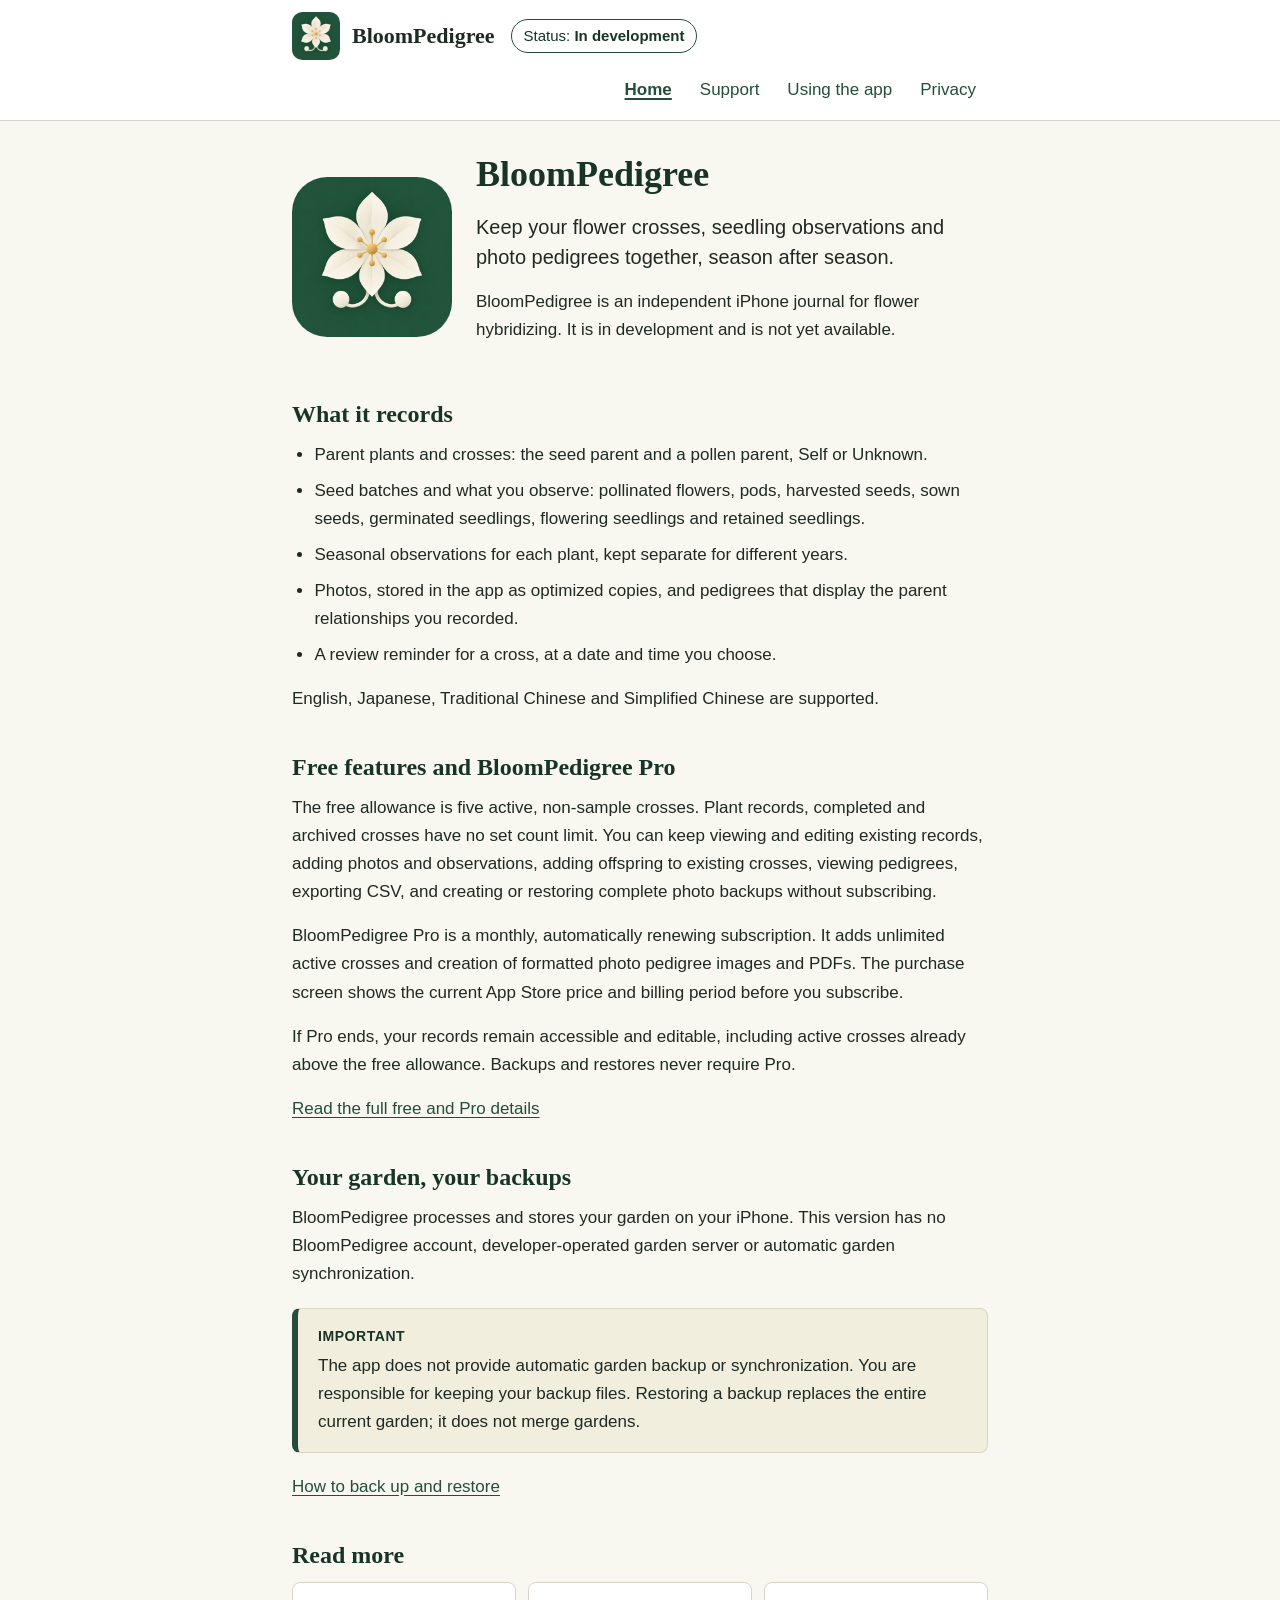
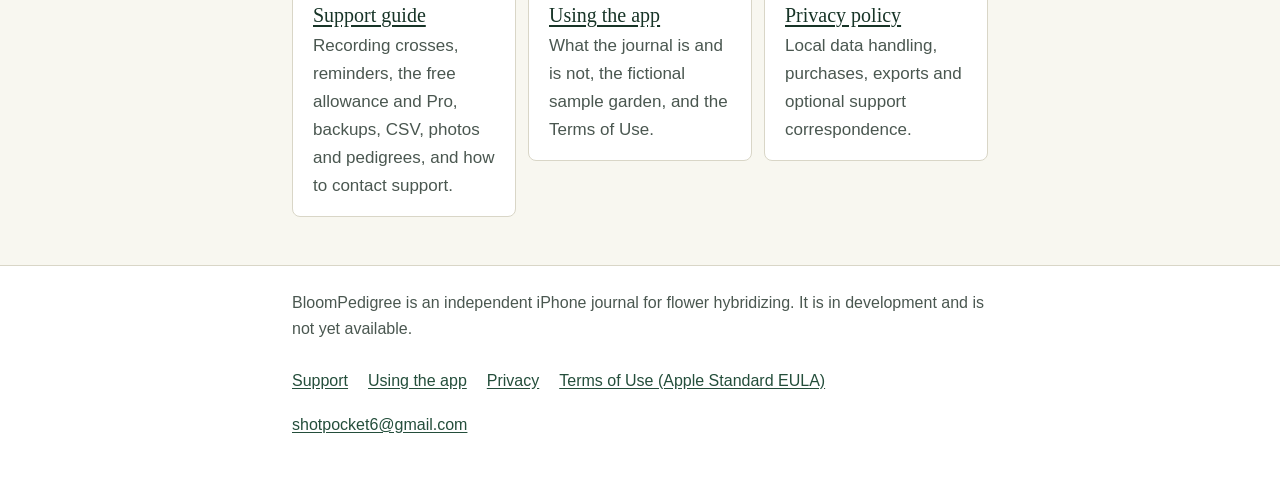
==== index.html @ 90d2748f "Publish BloomPedigree support and privacy pages" ====
<!DOCTYPE html>
<html lang="en">
<head>
  <meta charset="utf-8">
  <meta name="viewport" content="width=device-width, initial-scale=1">
  <title>BloomPedigree — a journal for flower hybridizing</title>
  <meta name="description" content="BloomPedigree is an independent iPhone journal for flower crosses, seedling observations and photo pedigrees. In development.">
  <link rel="stylesheet" href="styles.css">
  <link rel="icon" href="app-icon.png" type="image/png">
</head>
<body>
  <a class="skip-link" href="#main">Skip to content</a>
  <header class="site-header">
    <div class="wrap header-inner">
      <a class="brand" href="index.html">
        <img src="app-icon.png" alt="" width="48" height="48">
        <span class="brand-name">BloomPedigree</span>
      </a>
      <p class="status"><span class="status-label">Status:</span> In development</p>
      <nav aria-label="Site">
        <ul class="nav">
          <li><a href="index.html" aria-current="page">Home</a></li>
          <li><a href="support.html">Support</a></li>
          <li><a href="usage.html">Using the app</a></li>
          <li><a href="privacy.html">Privacy</a></li>
        </ul>
      </nav>
    </div>
  </header>
  <main id="main" class="wrap">
    <div class="hero">
      <img class="hero-icon" src="app-icon.png" alt="BloomPedigree app icon" width="160" height="160">
      <div>
        <h1>BloomPedigree</h1>
        <p class="lead">Keep your flower crosses, seedling observations and photo pedigrees together, season after season.</p>
        <p>BloomPedigree is an independent iPhone journal for flower hybridizing. It is in development and is not yet available.</p>
      </div>
    </div>

    <section aria-labelledby="what-it-records">
      <h2 id="what-it-records">What it records</h2>
      <ul>
        <li>Parent plants and crosses: the seed parent and a pollen parent, Self or Unknown.</li>
        <li>Seed batches and what you observe: pollinated flowers, pods, harvested seeds, sown seeds, germinated seedlings, flowering seedlings and retained seedlings.</li>
        <li>Seasonal observations for each plant, kept separate for different years.</li>
        <li>Photos, stored in the app as optimized copies, and pedigrees that display the parent relationships you recorded.</li>
        <li>A review reminder for a cross, at a date and time you choose.</li>
      </ul>
      <p>English, Japanese, Traditional Chinese and Simplified Chinese are supported.</p>
    </section>

    <section aria-labelledby="free-and-pro">
      <h2 id="free-and-pro">Free features and BloomPedigree Pro</h2>
      <p>The free allowance is five active, non-sample crosses. Plant records, completed and archived crosses have no set count limit. You can keep viewing and editing existing records, adding photos and observations, adding offspring to existing crosses, viewing pedigrees, exporting CSV, and creating or restoring complete photo backups without subscribing.</p>
      <p>BloomPedigree Pro is a monthly, automatically renewing subscription. It adds unlimited active crosses and creation of formatted photo pedigree images and PDFs. The purchase screen shows the current App Store price and billing period before you subscribe.</p>
      <p>If Pro ends, your records remain accessible and editable, including active crosses already above the free allowance. Backups and restores never require Pro.</p>
      <p><a href="support.html#free-features-and-bloompedigree-pro">Read the full free and Pro details</a></p>
    </section>

    <section aria-labelledby="your-garden-your-backups">
      <h2 id="your-garden-your-backups">Your garden, your backups</h2>
      <p>BloomPedigree processes and stores your garden on your iPhone. This version has no BloomPedigree account, developer-operated garden server or automatic garden synchronization.</p>
      <div class="callout" role="note">
        <p class="callout-label">Important</p>
        <p>The app does not provide automatic garden backup or synchronization. You are responsible for keeping your backup files. Restoring a backup replaces the entire current garden; it does not merge gardens.</p>
      </div>
      <p><a href="support.html#back-up-before-changing-phones">How to back up and restore</a></p>
    </section>

    <section aria-labelledby="read-more">
      <h2 id="read-more">Read more</h2>
      <ul class="cards">
        <li><a href="support.html"><span class="card-title">Support guide</span><span class="card-text">Recording crosses, reminders, the free allowance and Pro, backups, CSV, photos and pedigrees, and how to contact support.</span></a></li>
        <li><a href="usage.html"><span class="card-title">Using the app</span><span class="card-text">What the journal is and is not, the fictional sample garden, and the Terms of Use.</span></a></li>
        <li><a href="privacy.html"><span class="card-title">Privacy policy</span><span class="card-text">Local data handling, purchases, exports and optional support correspondence.</span></a></li>
      </ul>
    </section>
  </main>
  <footer class="site-footer">
    <div class="wrap">
      <p>BloomPedigree is an independent iPhone journal for flower hybridizing. It is in development and is not yet available.</p>
      <ul class="footer-links">
        <li><a href="support.html">Support</a></li>
        <li><a href="usage.html">Using the app</a></li>
        <li><a href="privacy.html">Privacy</a></li>
        <li><a href="https://www.apple.com/legal/internet-services/itunes/dev/stdeula/" rel="noopener">Terms of Use (Apple Standard EULA)</a></li>
        <li><a href="mailto:shotpocket6@gmail.com?subject=BloomPedigree%20support">shotpocket6@gmail.com</a></li>
      </ul>
    </div>
  </footer>
</body>
</html>
---- styles.css ----
/* BloomPedigree support site. No scripts, no remote fonts, no external images. */
:root {
  --paper: #f8f7f0;
  --surface: #ffffff;
  --ink: #1f2a24;
  --muted: #4a5750;
  --forest: #244e3b;
  --forest-dark: #173427;
  --line: #d9d6c7;
  --note: #f1eedd;
  --serif: "Iowan Old Style", "Palatino Linotype", Palatino, Georgia, "Times New Roman", serif;
  --sans: -apple-system, BlinkMacSystemFont, "Segoe UI", Roboto, "Helvetica Neue", Arial, "Hiragino Sans", "Noto Sans", sans-serif;
}

*, *::before, *::after { box-sizing: border-box; }

html { -webkit-text-size-adjust: 100%; text-size-adjust: 100%; }

body {
  margin: 0;
  background: var(--paper);
  color: var(--ink);
  font-family: var(--sans);
  font-size: 1.0625rem;
  line-height: 1.65;
}

.wrap {
  width: 100%;
  max-width: 46rem;
  margin: 0 auto;
  /* Side gutters only: top and bottom spacing belongs to the element that is also a .wrap. */
  padding-inline: 1.25rem;
}

/* Links and focus */
a { color: var(--forest); text-decoration: underline; text-underline-offset: 0.15em; }
a:hover { color: var(--forest-dark); }
a:focus-visible, .skip-link:focus {
  outline: 3px solid var(--forest);
  outline-offset: 3px;
  border-radius: 4px;
}

.skip-link {
  position: absolute;
  left: 0.75rem;
  top: -4rem;
  z-index: 10;
  padding: 0.75rem 1rem;
  background: var(--forest);
  color: #ffffff;
  border-radius: 6px;
}
.skip-link:focus { top: 0.75rem; }

/* Header */
.site-header {
  background: var(--surface);
  border-bottom: 1px solid var(--line);
}
.header-inner {
  display: flex;
  flex-wrap: wrap;
  align-items: center;
  gap: 0.5rem 1rem;
  padding-top: 0.75rem;
  padding-bottom: 0.5rem;
}
.brand {
  display: inline-flex;
  align-items: center;
  gap: 0.75rem;
  min-height: 44px;
  color: var(--ink);
  text-decoration: none;
}
.brand img { border-radius: 22%; display: block; }
.brand-name { font-family: var(--serif); font-size: 1.375rem; font-weight: 600; }

.status {
  margin: 0;
  padding: 0.25rem 0.75rem;
  border: 1px solid var(--forest);
  border-radius: 999px;
  color: var(--forest-dark);
  font-size: 0.9375rem;
  font-weight: 600;
}
.status-label { font-weight: 400; }

.nav, .footer-links, .cards, .toc ul {
  list-style: none;
  margin: 0;
  padding: 0;
}
.site-header nav { flex-basis: 100%; }
.nav { display: flex; flex-wrap: wrap; gap: 0 0.25rem; }
.nav a {
  display: inline-flex;
  align-items: center;
  min-height: 44px;
  padding: 0 0.75rem;
  border-radius: 6px;
  text-decoration: none;
  font-weight: 500;
}
.nav a:hover { background: var(--note); }
.nav a[aria-current="page"] { text-decoration: underline; text-decoration-thickness: 2px; font-weight: 700; }

/* Content */
main { padding-top: 2rem; padding-bottom: 3rem; }

h1, h2 { font-family: var(--serif); color: var(--forest-dark); line-height: 1.2; }
h1 { font-size: 2.25rem; margin: 0 0 1rem; }
h2 { font-size: 1.5rem; margin: 2.5rem 0 0.75rem; }
p, ul, ol { margin: 0 0 1rem; }
main ul, main ol { padding-left: 1.4rem; }
main li { margin-bottom: 0.5rem; }

.lead { font-size: 1.25rem; line-height: 1.5; color: var(--ink); }

strong { font-weight: 650; }
section { scroll-margin-top: 1rem; }
h2[id] { scroll-margin-top: 1rem; }

.hero { display: flex; flex-wrap: wrap; align-items: center; gap: 1.5rem; }
.hero > div { flex: 1 1 16rem; }
.hero-icon { border-radius: 22%; display: block; max-width: 40vw; height: auto; }

/* Notes. Each has a text label; colour is not the only signal. */
.callout {
  margin: 1.25rem 0;
  padding: 1rem 1.25rem;
  background: var(--note);
  border: 1px solid var(--line);
  border-left: 6px solid var(--forest);
  border-radius: 8px;
}
.callout p:last-child { margin-bottom: 0; }
.callout-label {
  margin-bottom: 0.25rem;
  font-weight: 700;
  color: var(--forest-dark);
  text-transform: uppercase;
  letter-spacing: 0.04em;
  font-size: 0.875rem;
}
.callout.draft { border-left-style: dashed; }

/* On this page */
.toc {
  margin: 1.5rem 0;
  padding: 1rem 1.25rem;
  background: var(--surface);
  border: 1px solid var(--line);
  border-radius: 8px;
}
.toc-title { font-family: var(--sans); font-size: 1rem; margin: 0 0 0.25rem; color: var(--ink); }
.toc a { display: inline-flex; align-items: center; min-height: 44px; }
.toc li { margin: 0; }

/* Home page links */
.cards { display: grid; gap: 0.75rem; }
.cards li { margin: 0; }
.cards a {
  display: block;
  padding: 1rem 1.25rem;
  background: var(--surface);
  border: 1px solid var(--line);
  border-radius: 8px;
  text-decoration: none;
  color: var(--ink);
}
.cards a:hover { border-color: var(--forest); }
.card-title { display: block; font-family: var(--serif); font-size: 1.25rem; color: var(--forest-dark); text-decoration: underline; }
.card-text { display: block; color: var(--muted); }

/* Footer */
.site-footer {
  border-top: 1px solid var(--line);
  background: var(--surface);
  padding: 1.5rem 0 2rem;
  color: var(--muted);
  font-size: 1rem;
}
.footer-links { display: flex; flex-wrap: wrap; gap: 0 1.25rem; }
.footer-links a { display: inline-flex; align-items: center; min-height: 44px; overflow-wrap: anywhere; }

/* Long words and addresses never force sideways scrolling on a narrow phone. */
p, li, h1, h2 { overflow-wrap: break-word; }

@media (max-width: 30rem) {
  body { font-size: 1rem; }
  h1 { font-size: 1.875rem; }
  h2 { font-size: 1.3125rem; }
  .lead { font-size: 1.125rem; }
  .wrap { padding-inline: 1rem; }
  .brand-name { font-size: 1.25rem; }
}

@media (min-width: 48rem) {
  .site-header nav { flex-basis: auto; margin-left: auto; }
  .cards { grid-template-columns: repeat(3, 1fr); }
}

@media (prefers-reduced-motion: no-preference) {
  html { scroll-behavior: smooth; }
}

@media print {
  .site-header nav, .skip-link, .toc { display: none; }
  body { background: #ffffff; }
  a { color: #000000; }
}
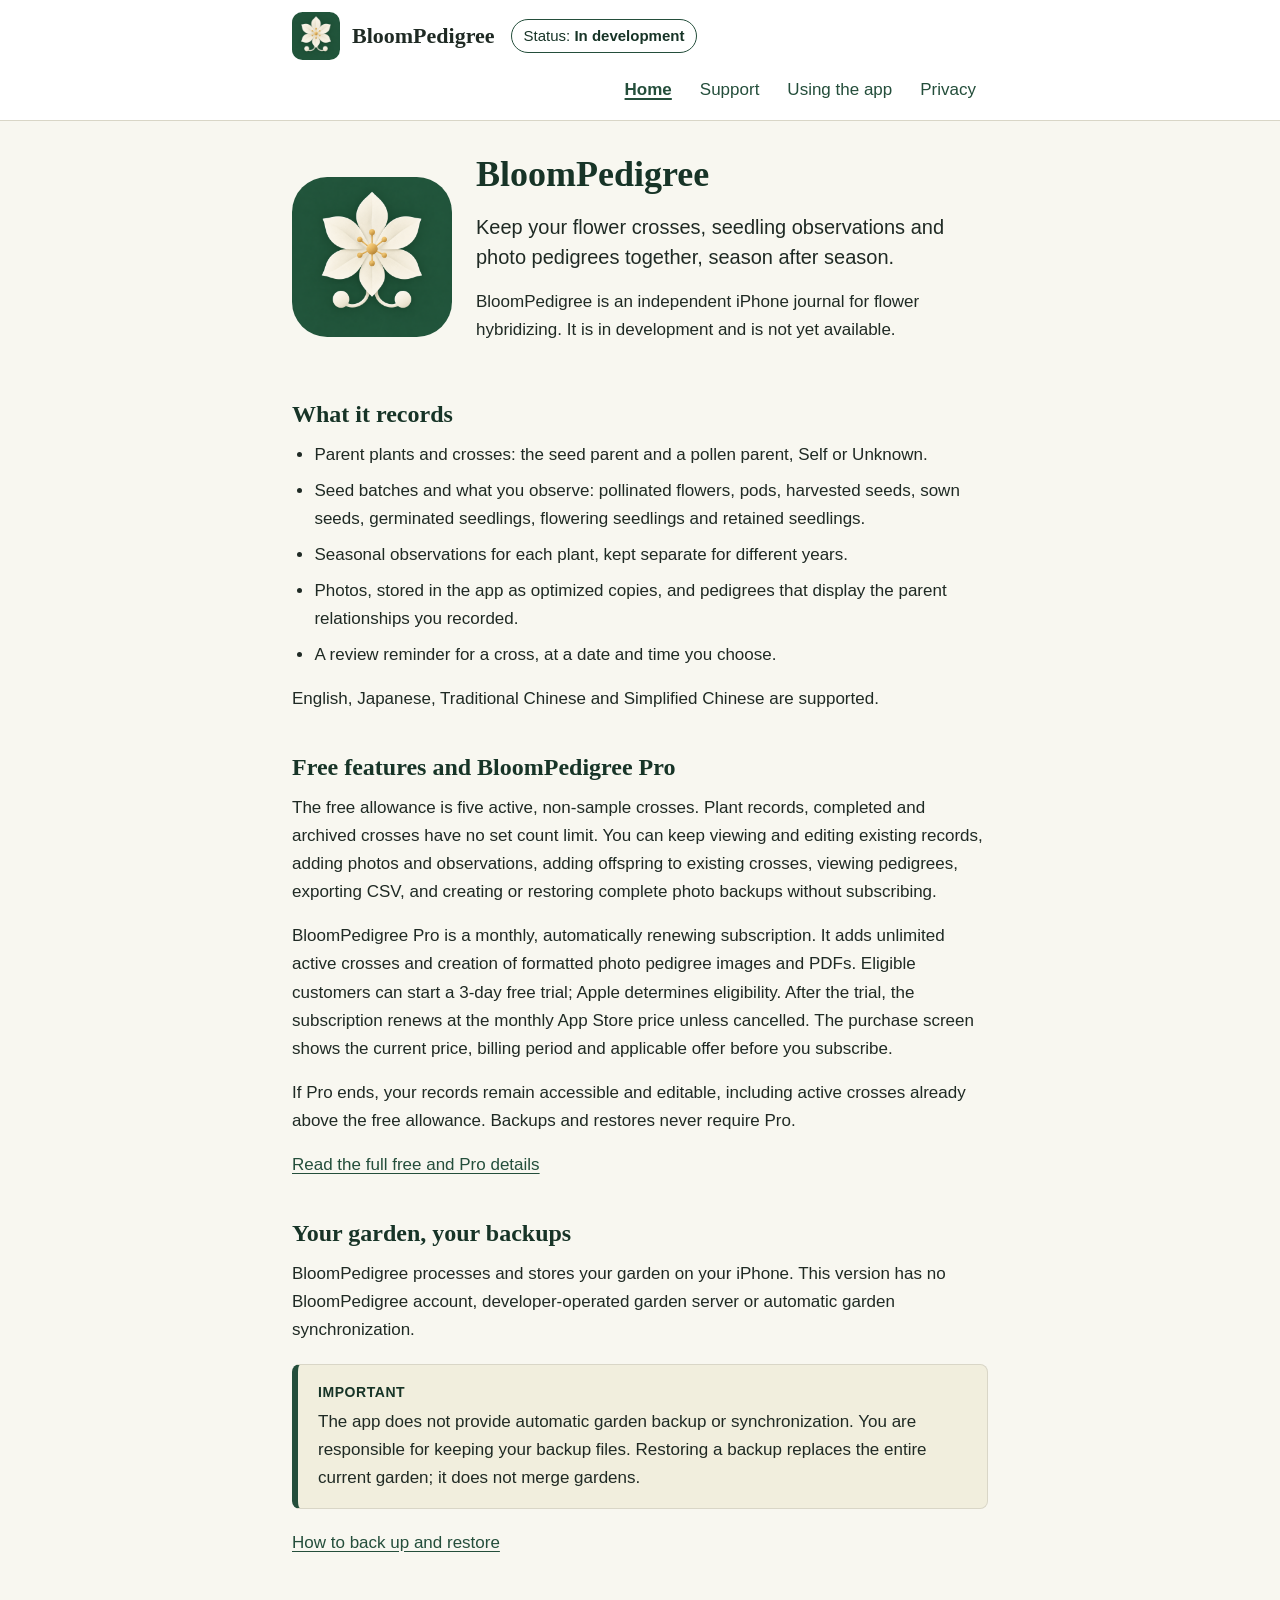
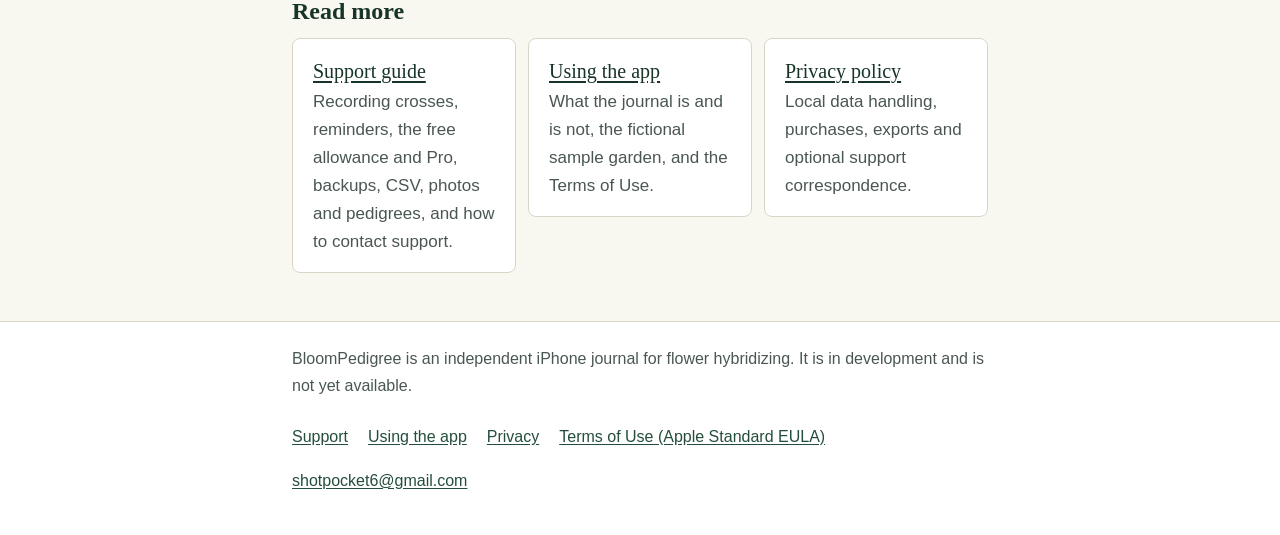
==== commit 56cd2885: "Explain eligible three-day trial and monthly renewal Update only index.html and support.html with th" ====
--- a/index.html
+++ b/index.html
@@ -52,7 +52,7 @@
     <section aria-labelledby="free-and-pro">
       <h2 id="free-and-pro">Free features and BloomPedigree Pro</h2>
       <p>The free allowance is five active, non-sample crosses. Plant records, completed and archived crosses have no set count limit. You can keep viewing and editing existing records, adding photos and observations, adding offspring to existing crosses, viewing pedigrees, exporting CSV, and creating or restoring complete photo backups without subscribing.</p>
-      <p>BloomPedigree Pro is a monthly, automatically renewing subscription. It adds unlimited active crosses and creation of formatted photo pedigree images and PDFs. The purchase screen shows the current App Store price and billing period before you subscribe.</p>
+      <p>BloomPedigree Pro is a monthly, automatically renewing subscription. It adds unlimited active crosses and creation of formatted photo pedigree images and PDFs. Eligible customers can start a 3-day free trial; Apple determines eligibility. After the trial, the subscription renews at the monthly App Store price unless cancelled. The purchase screen shows the current price, billing period and applicable offer before you subscribe.</p>
       <p>If Pro ends, your records remain accessible and editable, including active crosses already above the free allowance. Backups and restores never require Pro.</p>
       <p><a href="support.html#free-features-and-bloompedigree-pro">Read the full free and Pro details</a></p>
     </section>
